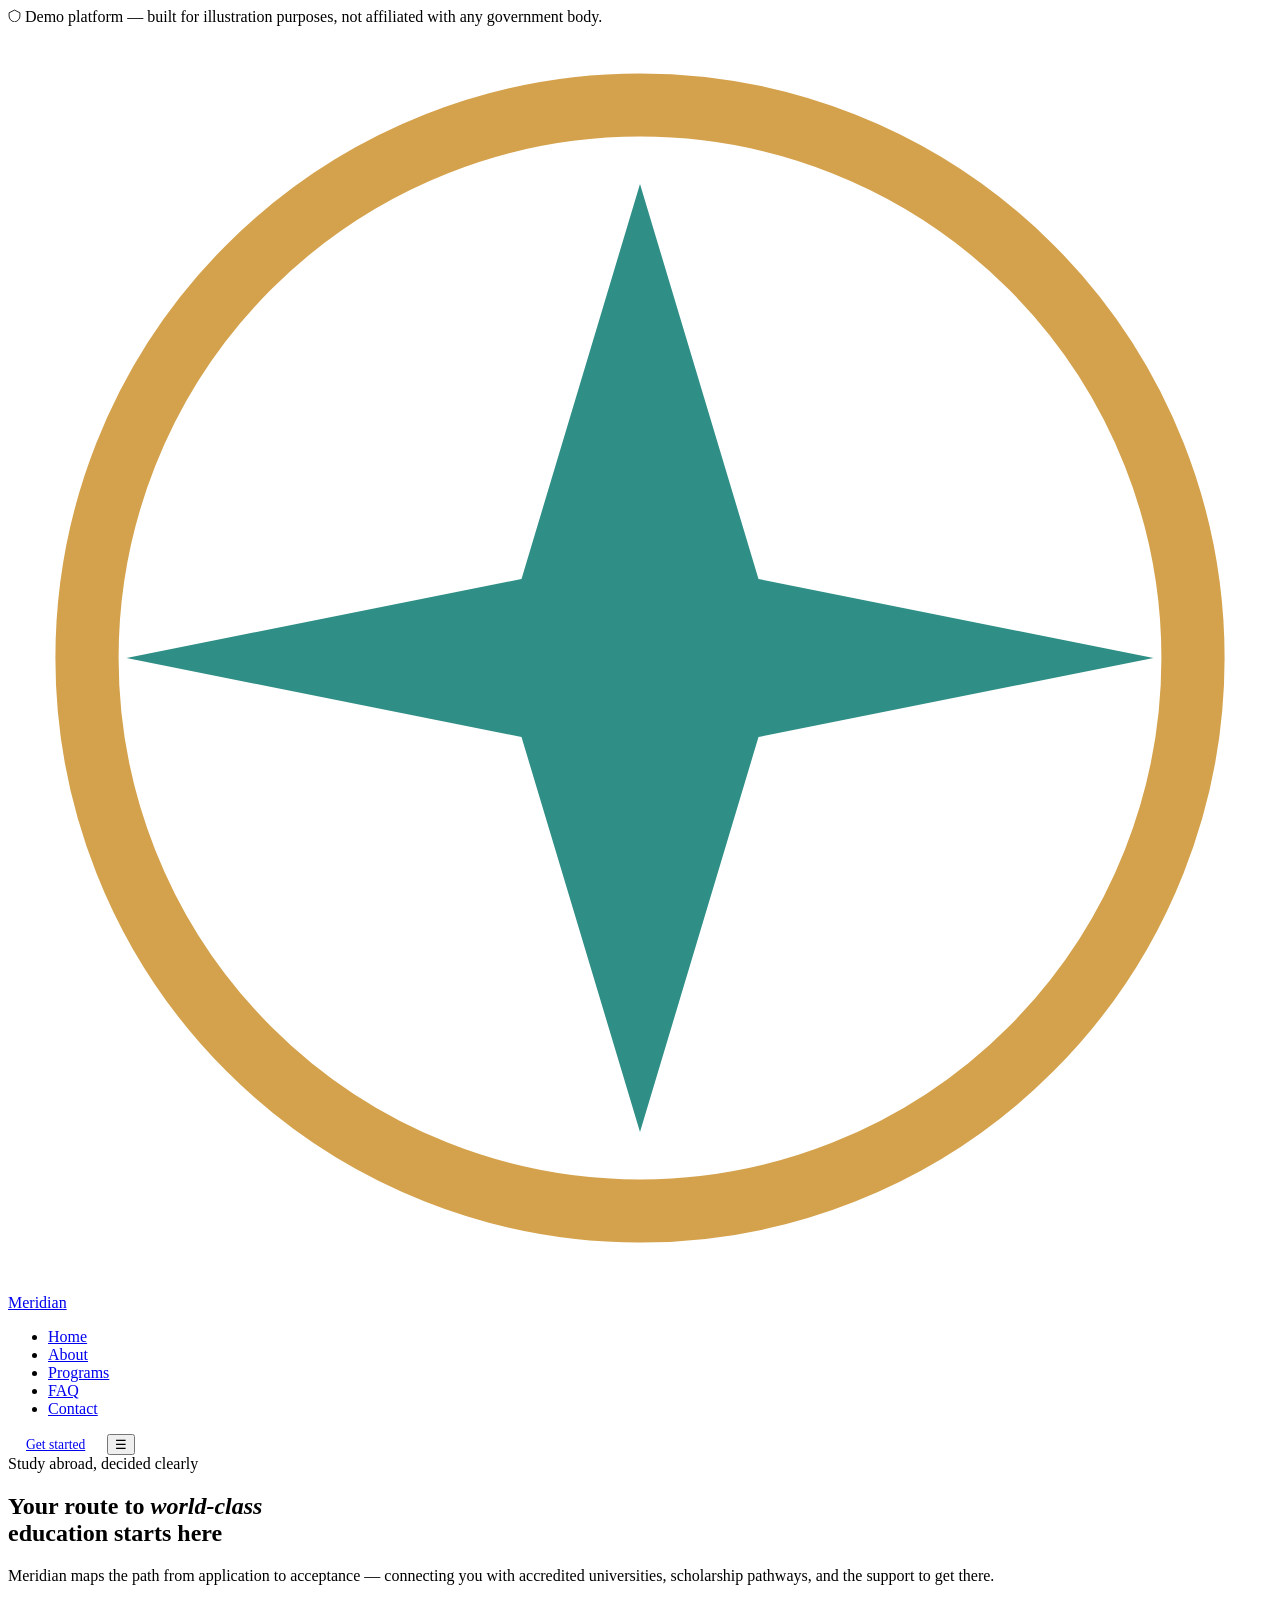
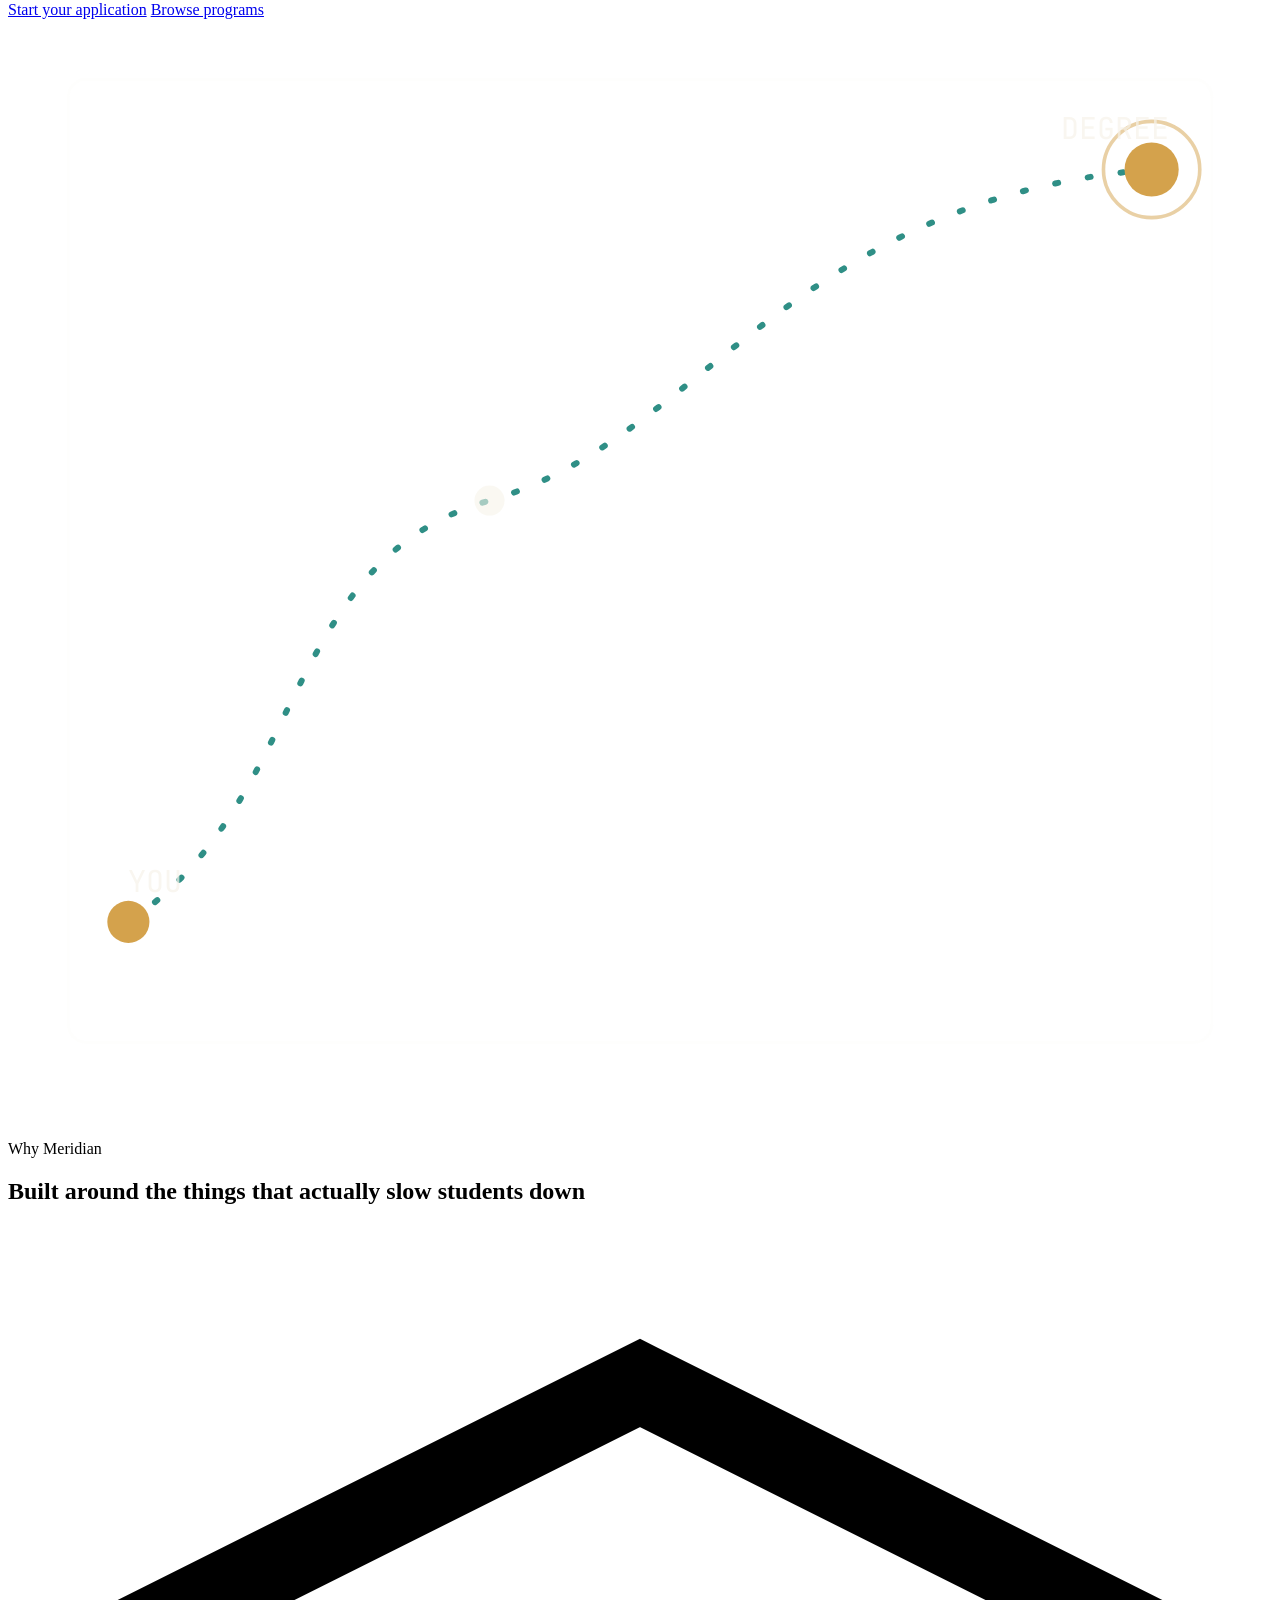
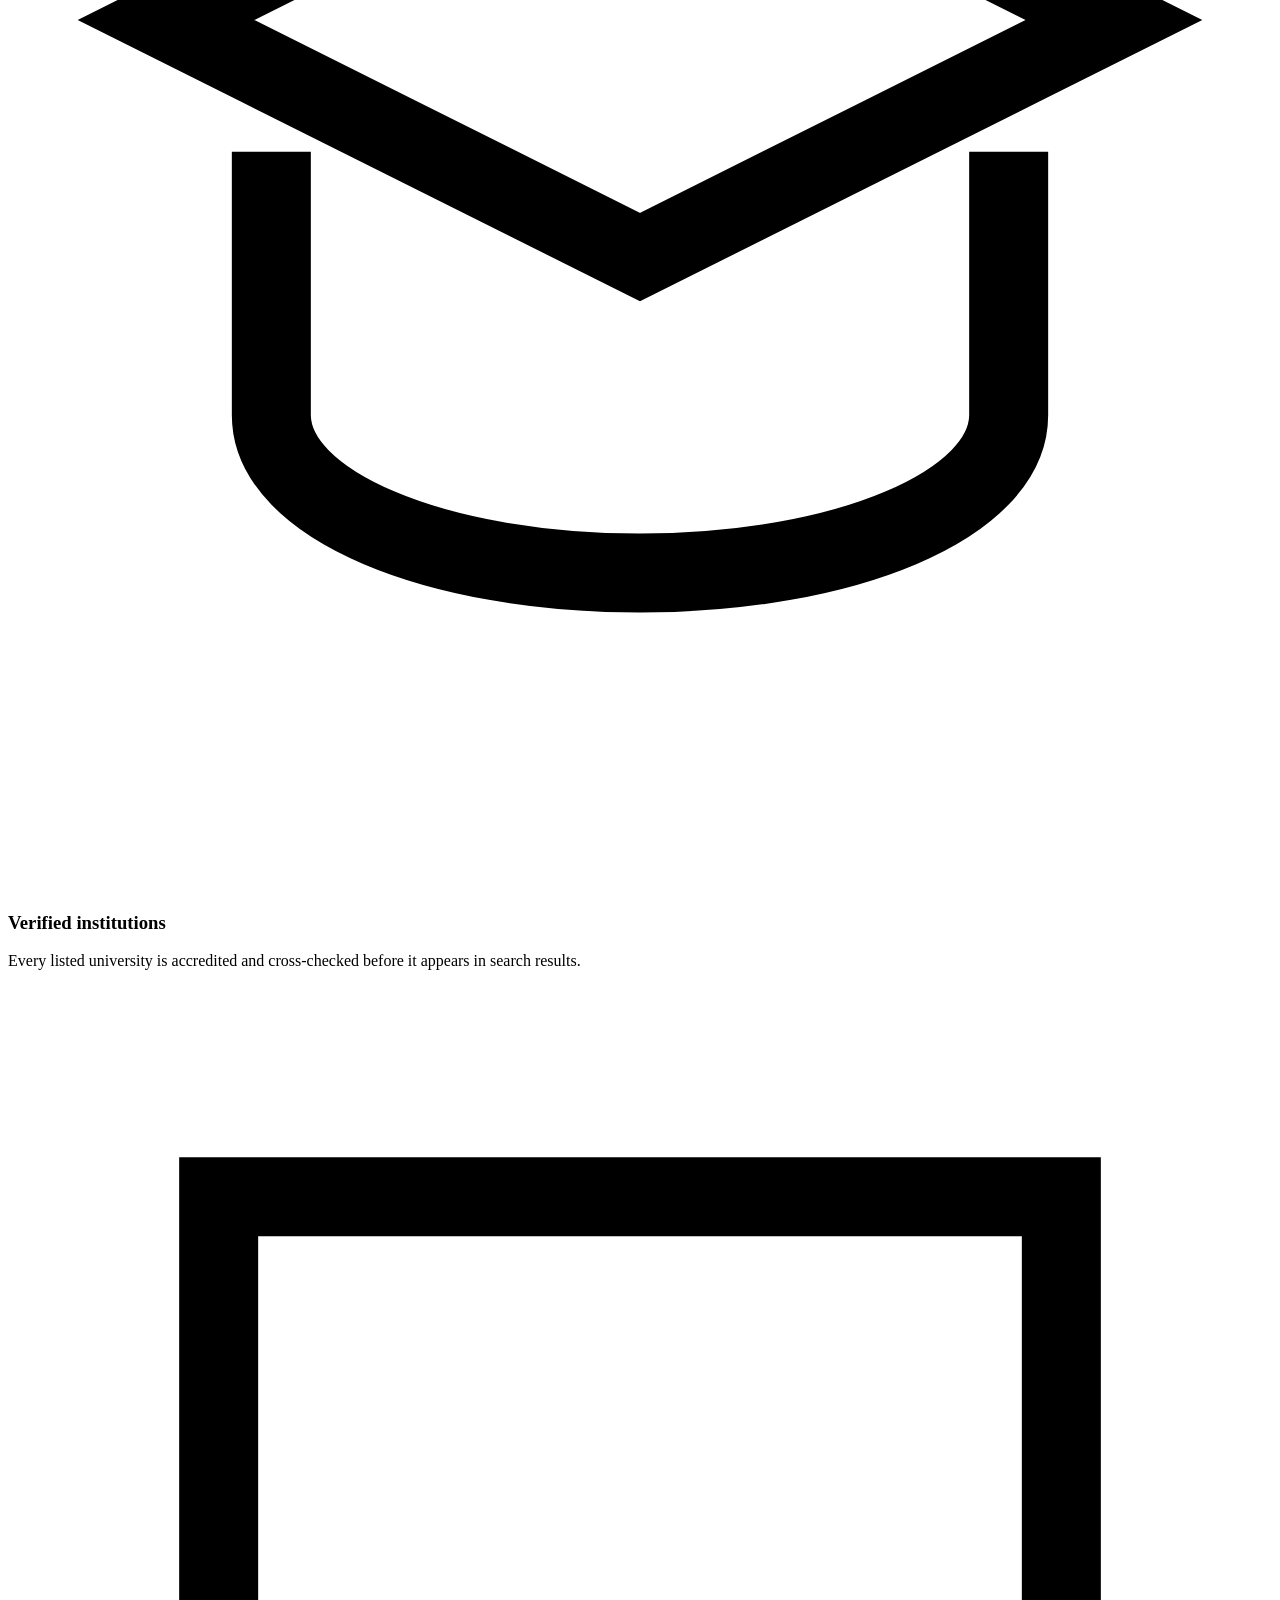
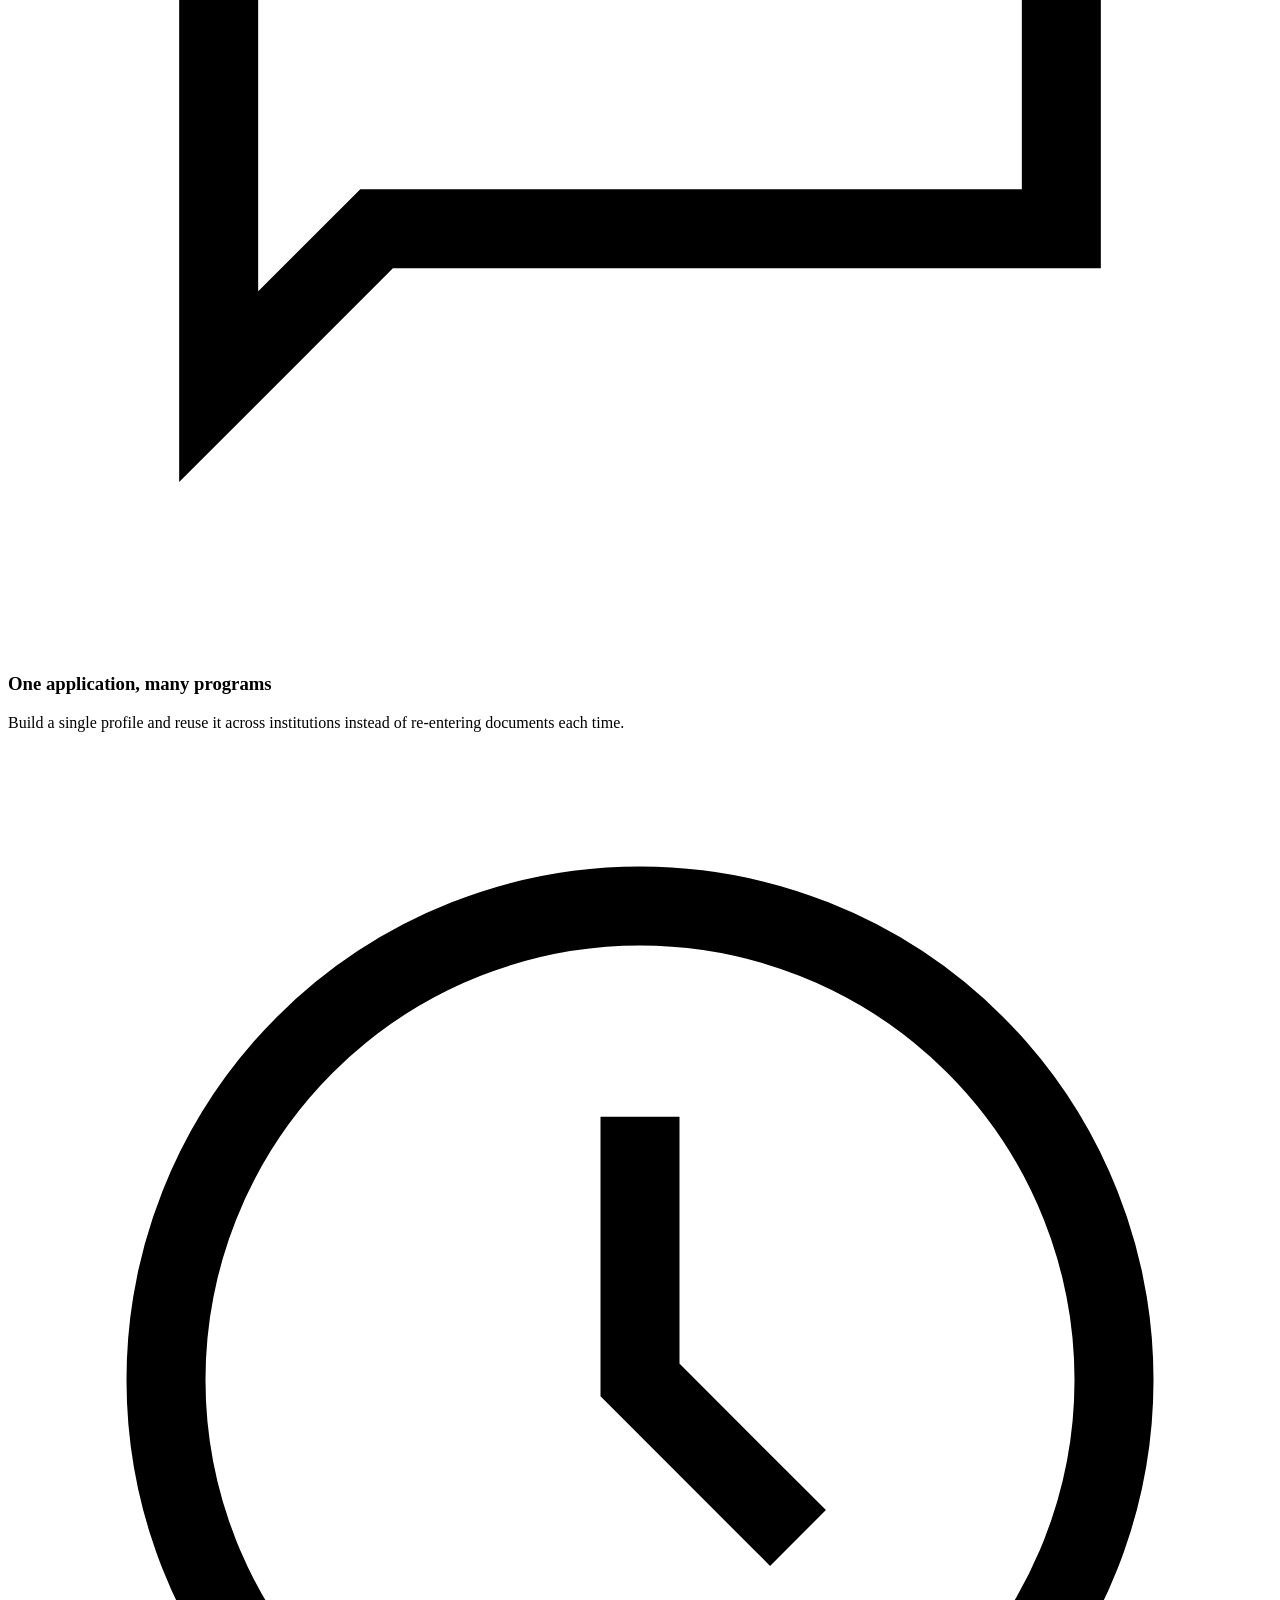
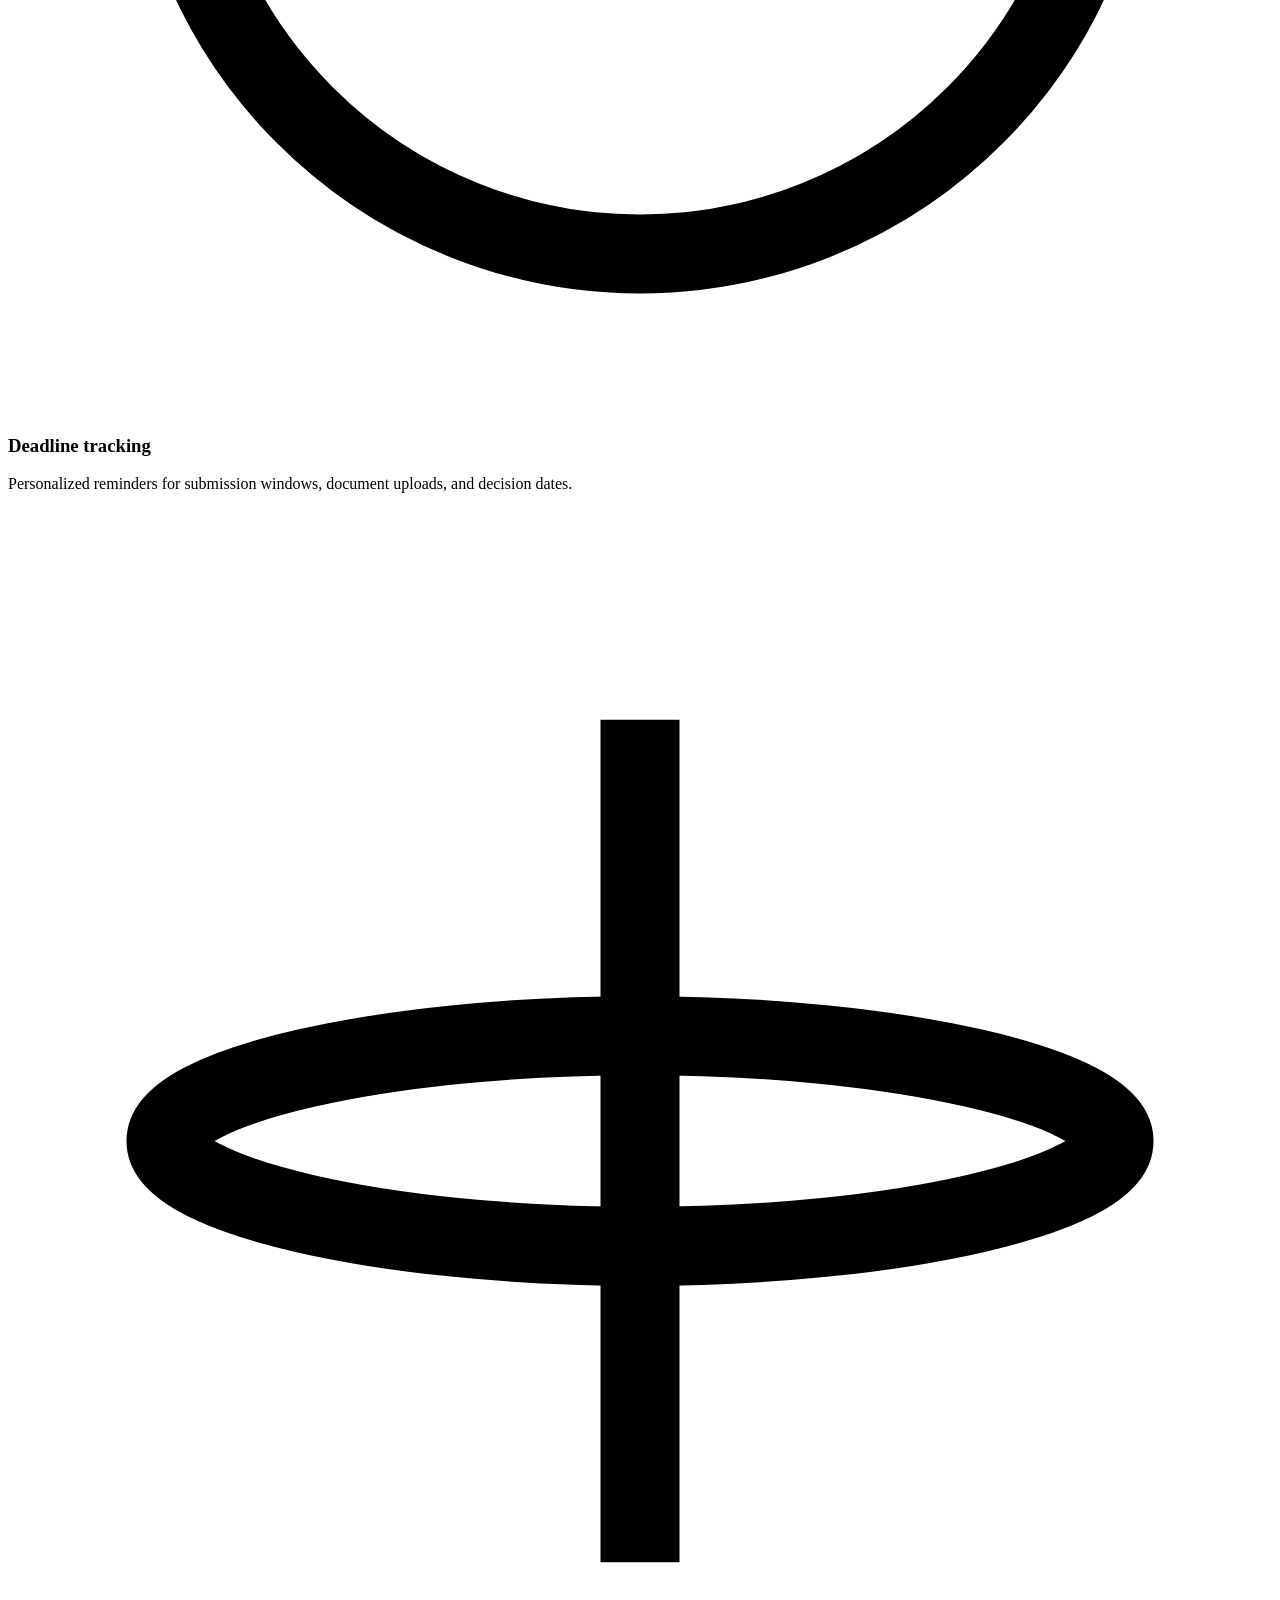
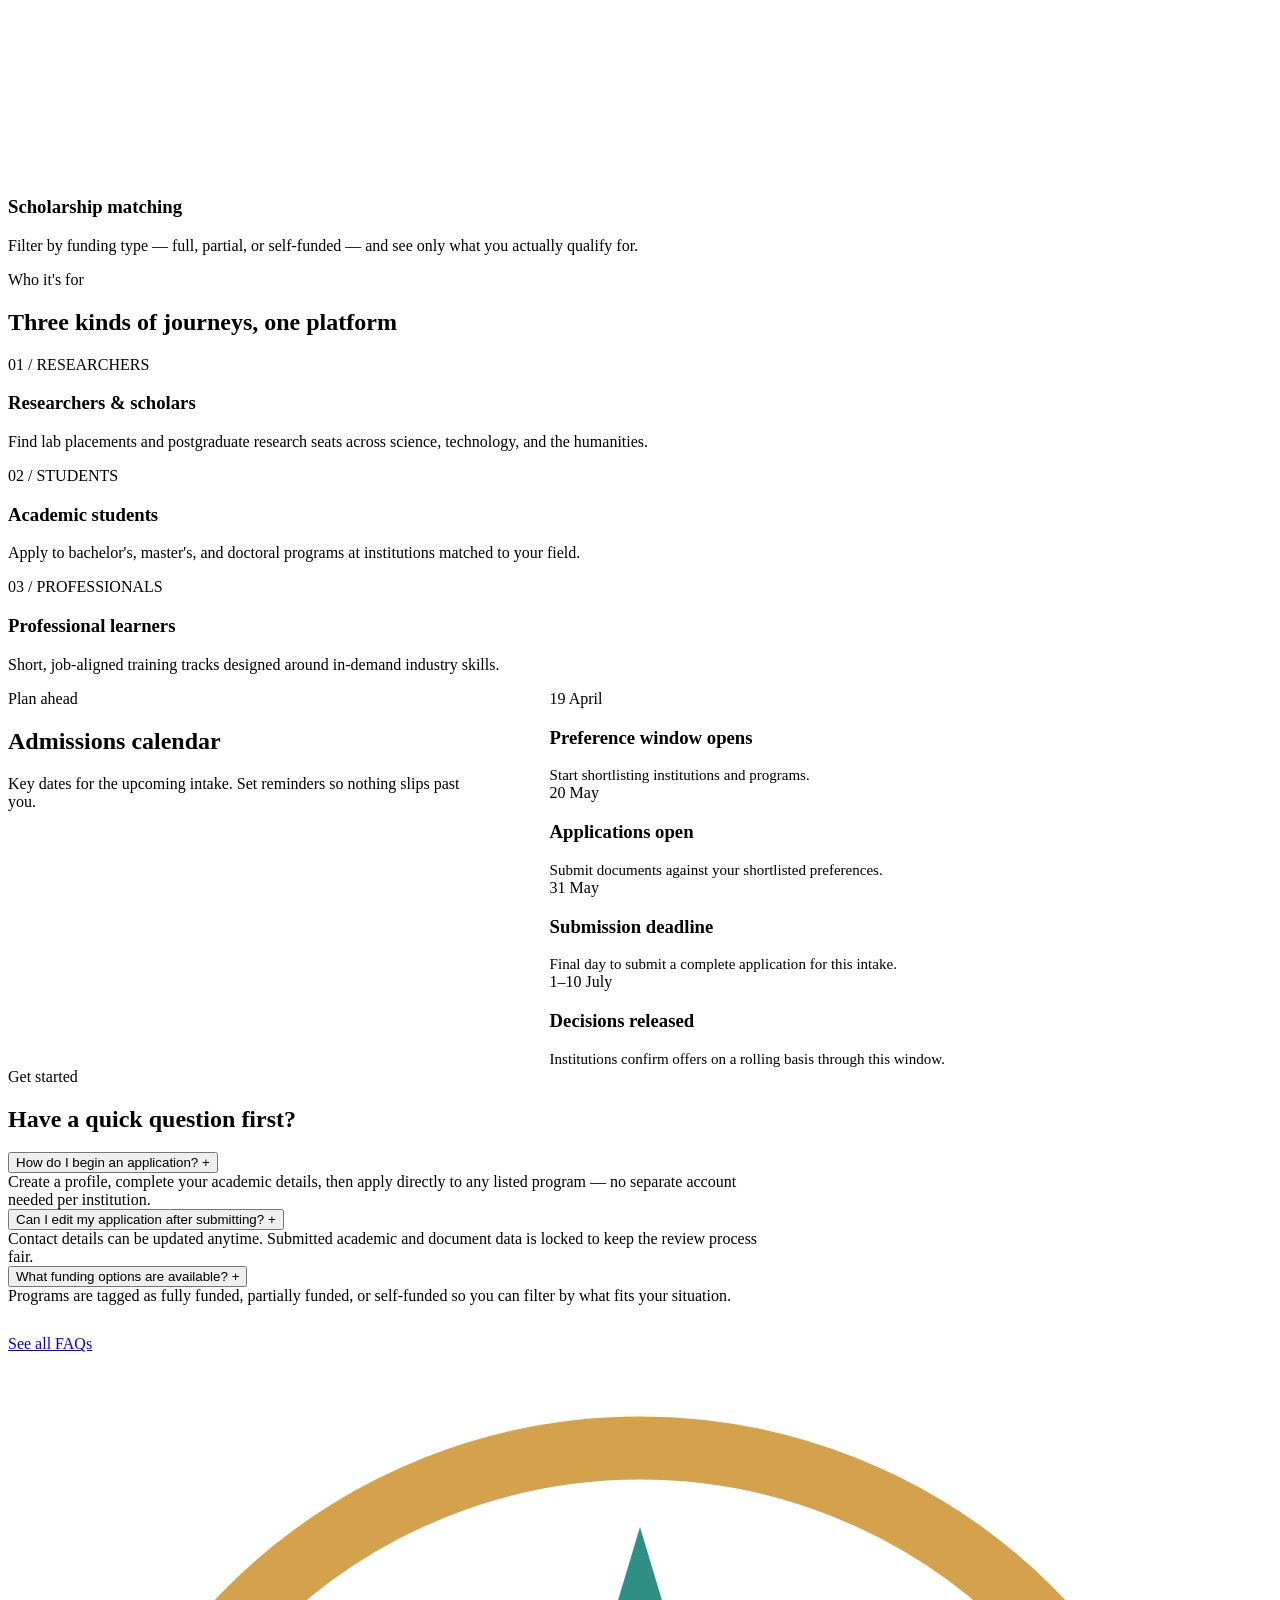
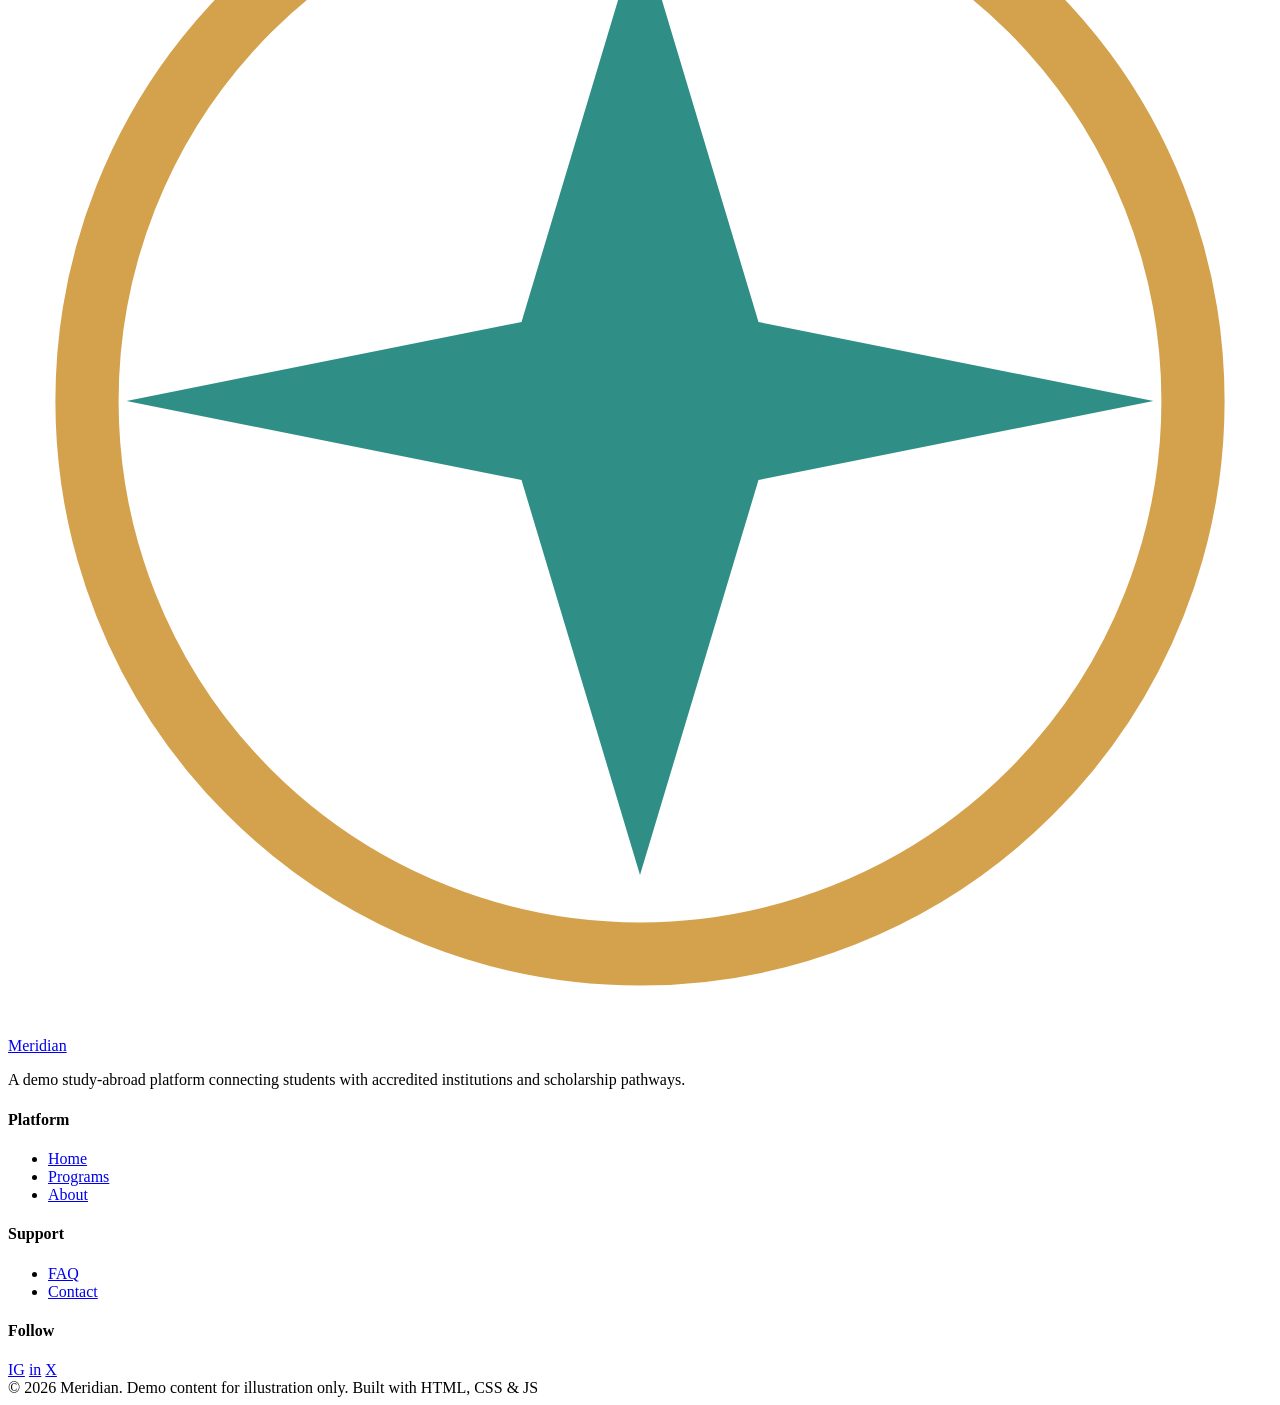
==== index.html @ d8728f75 "Add files via upload" ====
<!DOCTYPE html>
<html lang="en">
<head>
<meta charset="UTF-8">
<meta name="viewport" content="width=device-width, initial-scale=1.0">
<title>Meridian — Your Route to World-Class Education</title>
<meta name="description" content="Meridian connects international students with accredited universities and scholarship pathways abroad.">
<link rel="preconnect" href="https://fonts.googleapis.com">
<link href="https://fonts.googleapis.com/css2?family=Fraunces:opsz,wght@9..144,500;9..144,600&family=Inter:wght@400;500;600;700&family=JetBrains+Mono:wght@400;500&display=swap" rel="stylesheet">
<link rel="stylesheet" href="assets/style.css">
</head>
<body>

<header class="site-header">
  <div class="notice-bar">
    <div class="wrap">
      <svg width="13" height="13" viewBox="0 0 24 24" fill="none"><path d="M12 2L2 7v6c0 5.25 3.75 9.74 10 11 6.25-1.26 10-5.75 10-11V7l-10-5z" stroke="currentColor" stroke-width="1.6"/></svg>
      <span>Demo platform — built for illustration purposes, not affiliated with any government body.</span>
    </div>
  </div>
  <nav class="nav wrap">
    <a href="index.html" class="brand">
      <svg class="mark" viewBox="0 0 32 32" fill="none">
        <circle cx="16" cy="16" r="14" stroke="#D4A24C" stroke-width="1.6"/>
        <path d="M16 4 L19 14 L29 16 L19 18 L16 28 L13 18 L3 16 L13 14 Z" fill="#2F8F86"/>
      </svg>
      Meridian
    </a>
    <ul class="nav-links">
      <li><a href="index.html" class="active">Home</a></li>
      <li><a href="about.html">About</a></li>
      <li><a href="programs.html">Programs</a></li>
      <li><a href="faq.html">FAQ</a></li>
      <li><a href="contact.html">Contact</a></li>
    </ul>
    <div class="nav-actions">
      <a href="contact.html" class="btn btn-ghost" style="padding:9px 18px; font-size:0.85rem;">Get started</a>
      <button class="nav-toggle" aria-label="Toggle menu">☰</button>
    </div>
  </nav>
</header>

<section class="hero">
  <div class="wrap hero-grid">
    <div>
      <span class="hero-eyebrow">Study abroad, decided clearly</span>
      <h1>Your route to <em>world-class</em><br>education starts here</h1>
      <p class="lede">Meridian maps the path from application to acceptance — connecting you with accredited universities, scholarship pathways, and the support to get there.</p>
      <div class="hero-actions">
        <a href="contact.html" class="btn btn-primary">Start your application</a>
        <a href="programs.html" class="btn btn-ghost">Browse programs</a>
      </div>
    </div>
    <div class="route-illustration">
      <svg viewBox="0 0 420 360" fill="none" xmlns="http://www.w3.org/2000/svg">
        <path d="M40 300 C 100 260, 90 180, 160 160 S 260 60, 380 50" stroke="#2F8F86" stroke-width="2" stroke-dasharray="1 10" stroke-linecap="round"/>
        <circle cx="40" cy="300" r="7" fill="#D4A24C"/>
        <circle cx="160" cy="160" r="5" fill="#F7F3EA" opacity="0.6"/>
        <circle cx="380" cy="50" r="9" fill="#D4A24C"/>
        <circle cx="380" cy="50" r="16" stroke="#D4A24C" stroke-width="1.2" opacity="0.5"/>
        <rect x="20" y="20" width="380" height="320" rx="6" stroke="#F7F3EA" stroke-opacity="0.12" stroke-width="1"/>
        <text x="40" y="290" fill="#F7F3EA" font-family="JetBrains Mono" font-size="10" opacity="0.7">YOU</text>
        <text x="350" y="40" fill="#F7F3EA" font-family="JetBrains Mono" font-size="10" opacity="0.7">DEGREE</text>
      </svg>
    </div>
  </div>
  <svg class="route-divider" viewBox="0 0 1180 28" preserveAspectRatio="none">
    <line x1="0" y1="14" x2="1180" y2="14"/>
  </svg>
</section>

<section>
  <div class="wrap">
    <div class="section-head center" style="margin-left:auto;margin-right:auto;">
      <span class="eyebrow">Why Meridian</span>
      <h2>Built around the things that actually slow students down</h2>
    </div>
    <div class="grid-4">
      <div class="card">
        <svg class="icon" viewBox="0 0 24 24" fill="none"><path d="M12 3l9 4.5-9 4.5-9-4.5L12 3z" stroke="currentColor" stroke-width="1.5"/><path d="M5 10v5c0 1.7 3.1 3 7 3s7-1.3 7-3v-5" stroke="currentColor" stroke-width="1.5"/></svg>
        <h3>Verified institutions</h3>
        <p>Every listed university is accredited and cross-checked before it appears in search results.</p>
      </div>
      <div class="card">
        <svg class="icon" viewBox="0 0 24 24" fill="none"><path d="M4 4h16v12H7l-3 3V4z" stroke="currentColor" stroke-width="1.5"/></svg>
        <h3>One application, many programs</h3>
        <p>Build a single profile and reuse it across institutions instead of re-entering documents each time.</p>
      </div>
      <div class="card">
        <svg class="icon" viewBox="0 0 24 24" fill="none"><circle cx="12" cy="12" r="9" stroke="currentColor" stroke-width="1.5"/><path d="M12 7v5l3 3" stroke="currentColor" stroke-width="1.5"/></svg>
        <h3>Deadline tracking</h3>
        <p>Personalized reminders for submission windows, document uploads, and decision dates.</p>
      </div>
      <div class="card">
        <svg class="icon" viewBox="0 0 24 24" fill="none"><path d="M3 12c0-1 4-2 9-2s9 1 9 2-4 2-9 2-9-1-9-2z" stroke="currentColor" stroke-width="1.5"/><path d="M12 4v16" stroke="currentColor" stroke-width="1.5"/></svg>
        <h3>Scholarship matching</h3>
        <p>Filter by funding type — full, partial, or self-funded — and see only what you actually qualify for.</p>
      </div>
    </div>
  </div>
</section>

<section class="bg-ink">
  <div class="wrap">
    <div class="section-head">
      <span class="eyebrow">Who it's for</span>
      <h2>Three kinds of journeys, one platform</h2>
    </div>
  </div>
  <div class="audience-grid">
    <div class="audience-cell">
      <span class="num">01 / RESEARCHERS</span>
      <h3>Researchers &amp; scholars</h3>
      <p>Find lab placements and postgraduate research seats across science, technology, and the humanities.</p>
    </div>
    <div class="audience-cell">
      <span class="num">02 / STUDENTS</span>
      <h3>Academic students</h3>
      <p>Apply to bachelor's, master's, and doctoral programs at institutions matched to your field.</p>
    </div>
    <div class="audience-cell">
      <span class="num">03 / PROFESSIONALS</span>
      <h3>Professional learners</h3>
      <p>Short, job-aligned training tracks designed around in-demand industry skills.</p>
    </div>
  </div>
</section>

<section>
  <div class="wrap" style="display:grid; grid-template-columns: 0.8fr 1.2fr; gap:60px;">
    <div class="section-head" style="margin-bottom:0;">
      <span class="eyebrow">Plan ahead</span>
      <h2>Admissions calendar</h2>
      <p style="color:var(--slate-soft);">Key dates for the upcoming intake. Set reminders so nothing slips past you.</p>
    </div>
    <div class="timeline">
      <div class="t-item">
        <span class="t-date">19 April</span>
        <h3>Preference window opens</h3>
        <p style="margin:0;color:var(--slate-soft);font-size:0.94rem;">Start shortlisting institutions and programs.</p>
      </div>
      <div class="t-item">
        <span class="t-date">20 May</span>
        <h3>Applications open</h3>
        <p style="margin:0;color:var(--slate-soft);font-size:0.94rem;">Submit documents against your shortlisted preferences.</p>
      </div>
      <div class="t-item">
        <span class="t-date">31 May</span>
        <h3>Submission deadline</h3>
        <p style="margin:0;color:var(--slate-soft);font-size:0.94rem;">Final day to submit a complete application for this intake.</p>
      </div>
      <div class="t-item">
        <span class="t-date">1–10 July</span>
        <h3>Decisions released</h3>
        <p style="margin:0;color:var(--slate-soft);font-size:0.94rem;">Institutions confirm offers on a rolling basis through this window.</p>
      </div>
    </div>
  </div>
</section>

<section class="bg-dim">
  <div class="wrap">
    <div class="section-head">
      <span class="eyebrow">Get started</span>
      <h2>Have a quick question first?</h2>
    </div>
    <div class="accordion" style="max-width:760px;">
      <div class="acc-item">
        <button class="acc-trigger">How do I begin an application? <span class="plus">+</span></button>
        <div class="acc-panel"><div class="acc-panel-inner">Create a profile, complete your academic details, then apply directly to any listed program — no separate account needed per institution.</div></div>
      </div>
      <div class="acc-item">
        <button class="acc-trigger">Can I edit my application after submitting? <span class="plus">+</span></button>
        <div class="acc-panel"><div class="acc-panel-inner">Contact details can be updated anytime. Submitted academic and document data is locked to keep the review process fair.</div></div>
      </div>
      <div class="acc-item">
        <button class="acc-trigger">What funding options are available? <span class="plus">+</span></button>
        <div class="acc-panel"><div class="acc-panel-inner">Programs are tagged as fully funded, partially funded, or self-funded so you can filter by what fits your situation.</div></div>
      </div>
    </div>
    <p style="margin-top:30px;"><a href="faq.html" class="btn btn-outline">See all FAQs</a></p>
  </div>
</section>

<footer class="site-footer">
  <div class="wrap">
    <div class="footer-grid">
      <div class="footer-brand">
        <a href="index.html" class="brand" style="margin-bottom:16px;">
          <svg class="mark" viewBox="0 0 32 32" fill="none">
            <circle cx="16" cy="16" r="14" stroke="#D4A24C" stroke-width="1.6"/>
            <path d="M16 4 L19 14 L29 16 L19 18 L16 28 L13 18 L3 16 L13 14 Z" fill="#2F8F86"/>
          </svg>
          Meridian
        </a>
        <p>A demo study-abroad platform connecting students with accredited institutions and scholarship pathways.</p>
      </div>
      <div>
        <h4>Platform</h4>
        <ul>
          <li><a href="index.html">Home</a></li>
          <li><a href="programs.html">Programs</a></li>
          <li><a href="about.html">About</a></li>
        </ul>
      </div>
      <div>
        <h4>Support</h4>
        <ul>
          <li><a href="faq.html">FAQ</a></li>
          <li><a href="contact.html">Contact</a></li>
        </ul>
      </div>
      <div>
        <h4>Follow</h4>
        <div class="social-row">
          <a href="#" aria-label="Instagram">IG</a>
          <a href="#" aria-label="LinkedIn">in</a>
          <a href="#" aria-label="X">X</a>
        </div>
      </div>
    </div>
    <div class="footer-bottom">
      <span>© 2026 Meridian. Demo content for illustration only.</span>
      <span>Built with HTML, CSS &amp; JS</span>
    </div>
  </div>
</footer>

<script src="assets/script.js"></script>
</body>
</html>
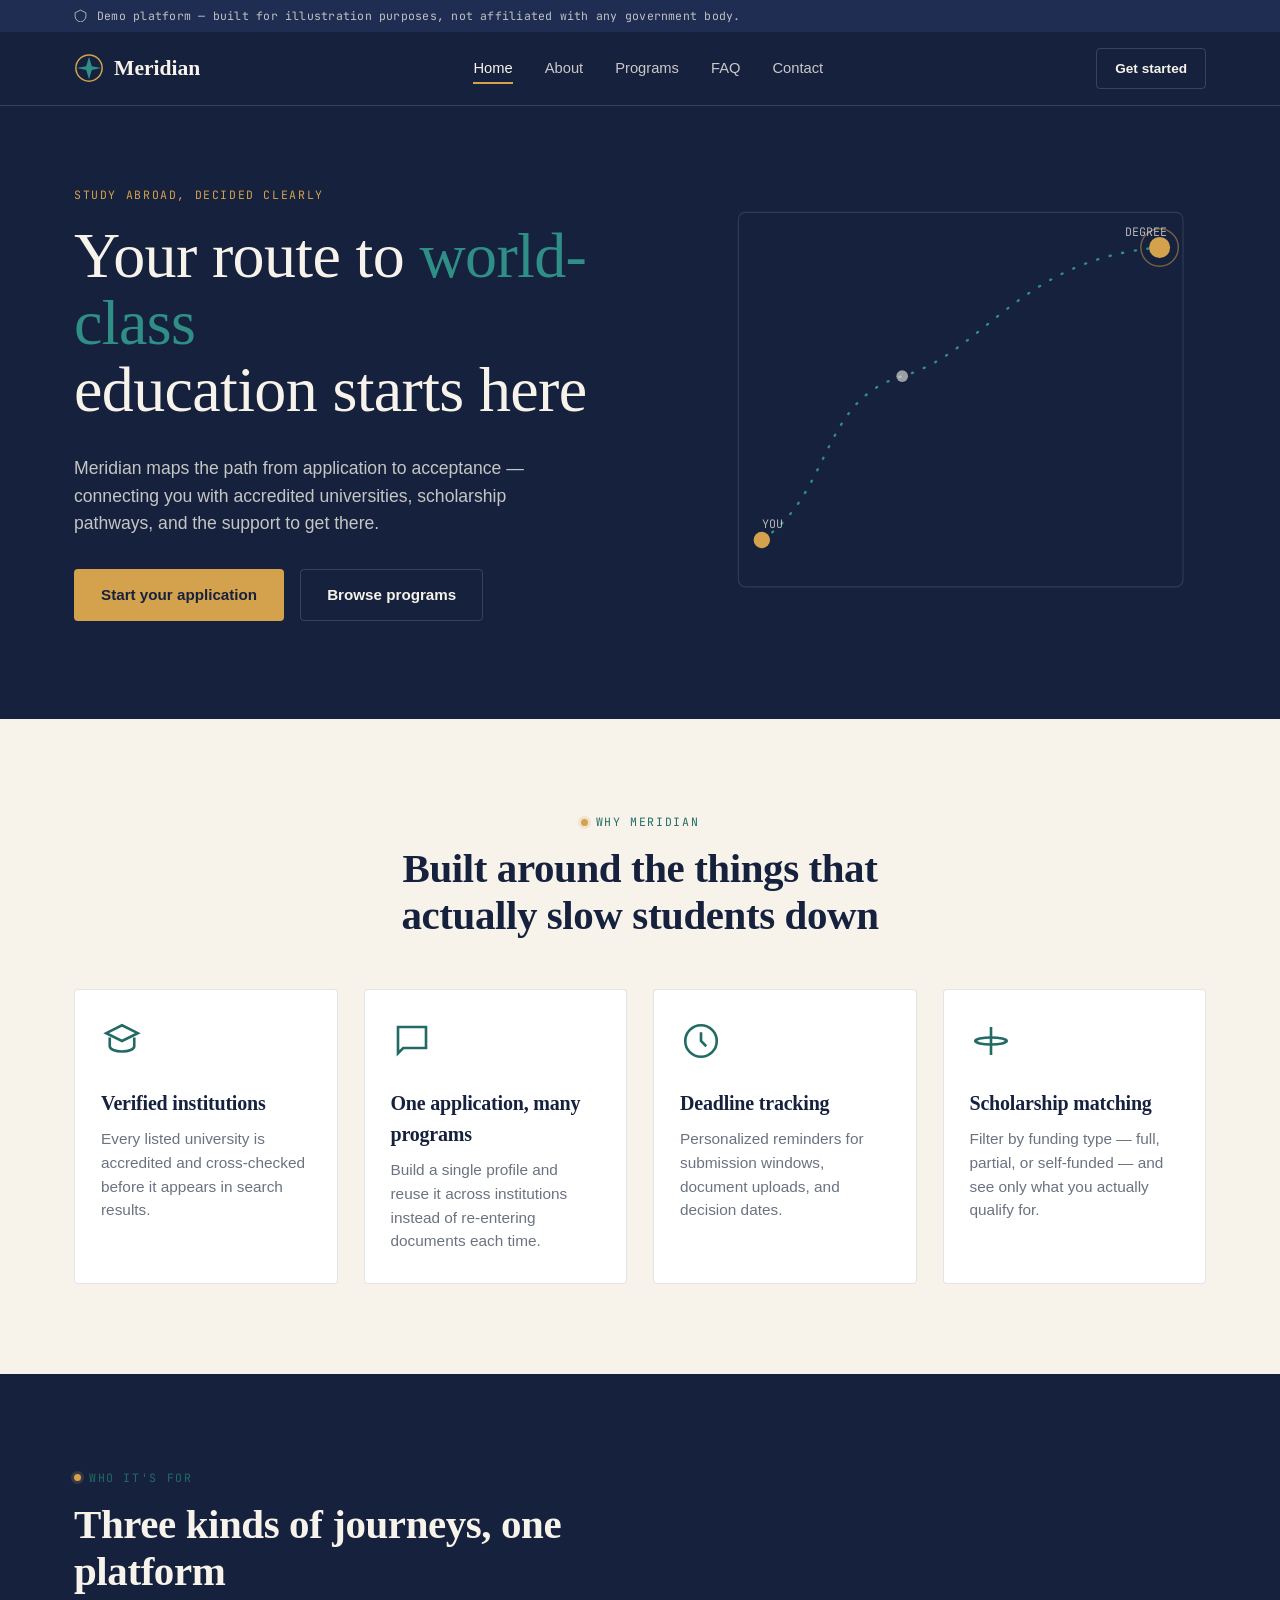
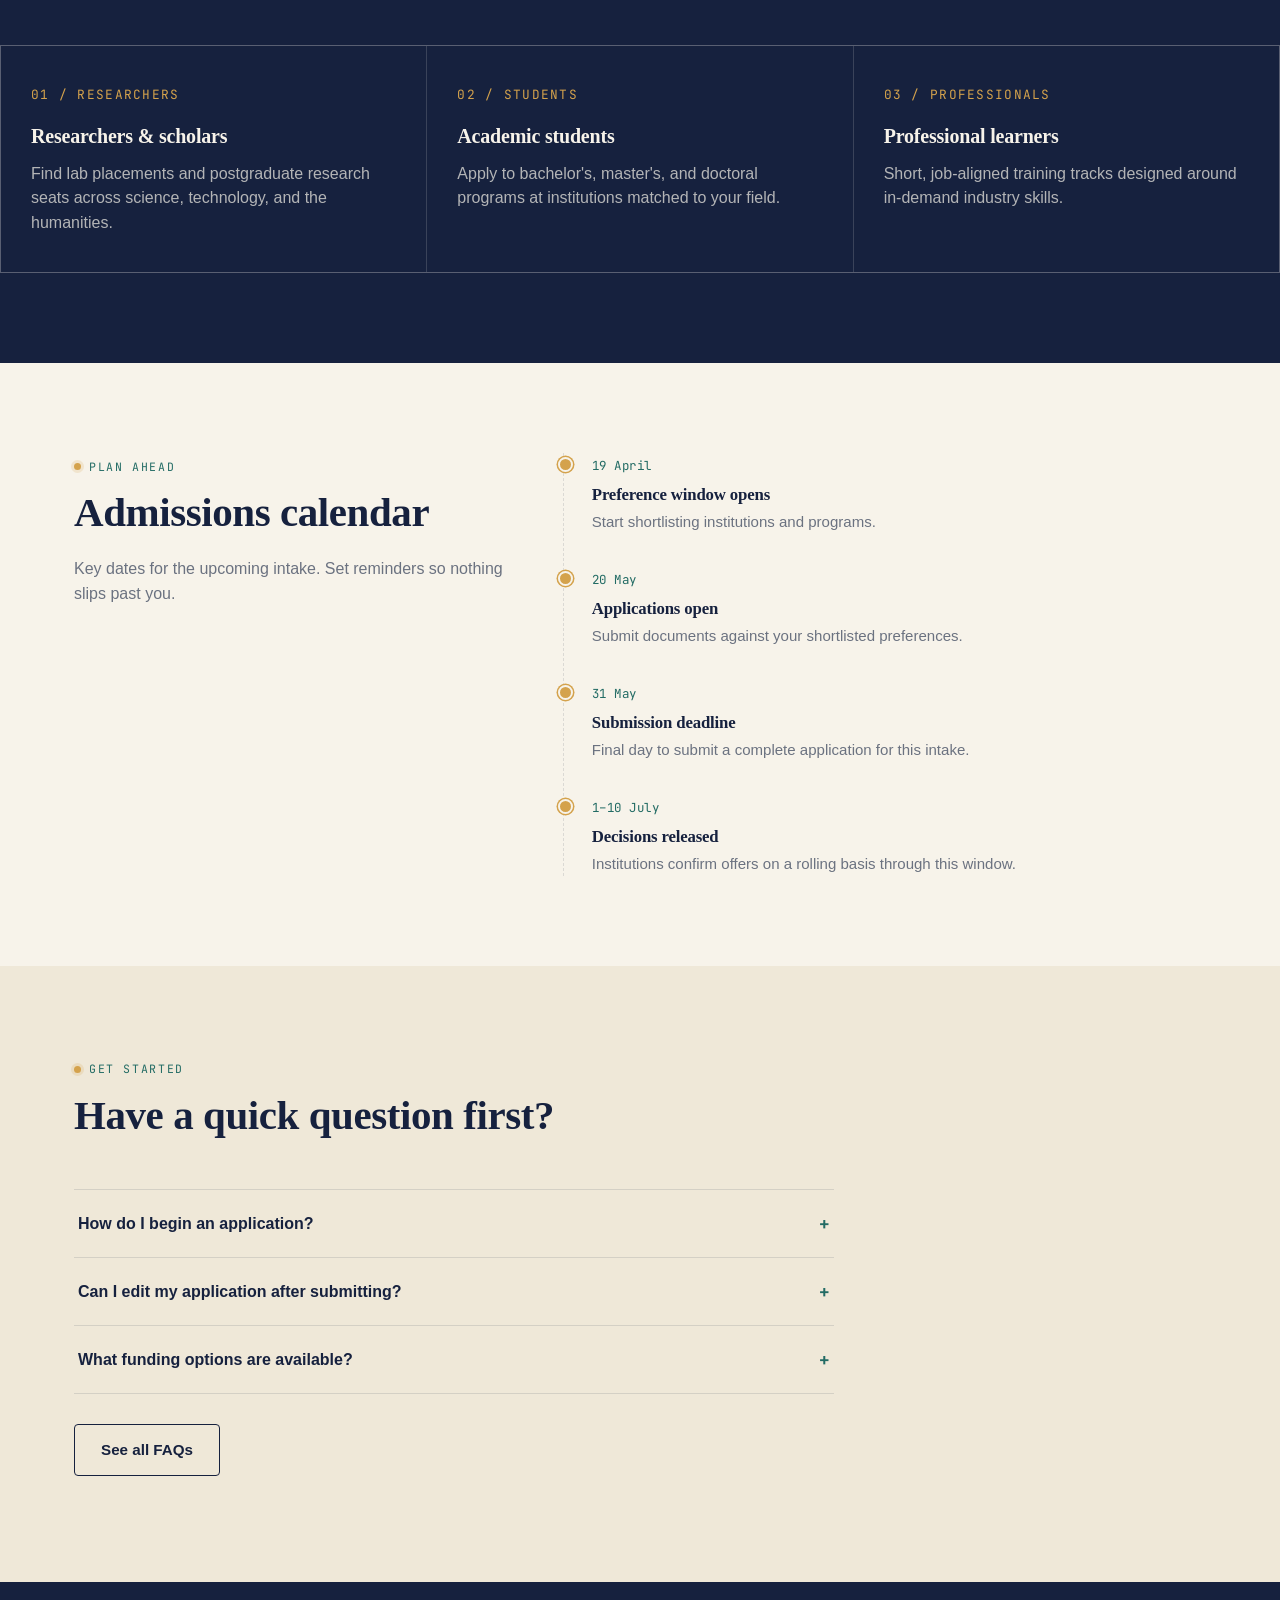
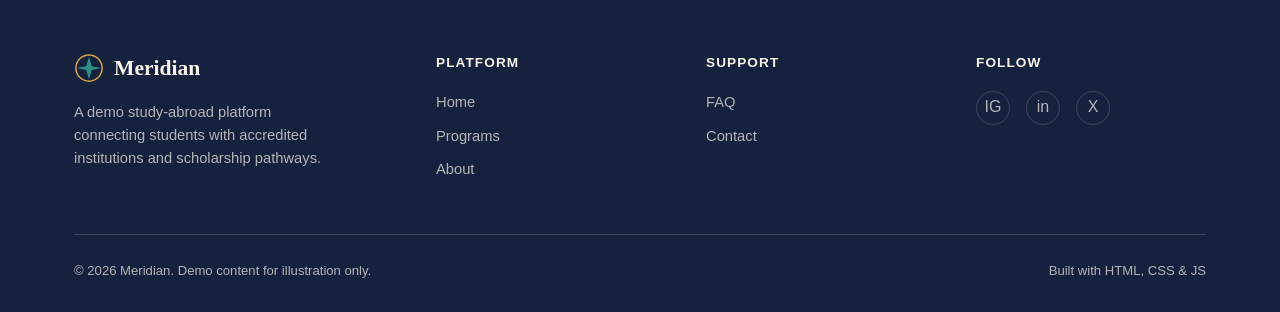
==== commit 8563bf99: "Update index.html" ====
--- a/index.html
+++ b/index.html
@@ -7,7 +7,7 @@
 <meta name="description" content="Meridian connects international students with accredited universities and scholarship pathways abroad.">
 <link rel="preconnect" href="https://fonts.googleapis.com">
 <link href="https://fonts.googleapis.com/css2?family=Fraunces:opsz,wght@9..144,500;9..144,600&family=Inter:wght@400;500;600;700&family=JetBrains+Mono:wght@400;500&display=swap" rel="stylesheet">
-<link rel="stylesheet" href="assets/style.css">
+<link rel="stylesheet" href="style.css">
 </head>
 <body>
 
@@ -226,6 +226,6 @@
   </div>
 </footer>
 
-<script src="assets/script.js"></script>
+<script src="script.js"></script>
 </body>
 </html>
--- a/style.css
+++ b/style.css
@@ -0,0 +1,383 @@
+/* =========================================================
+   MERIDIAN — Study Abroad Platform
+   Design tokens
+   ========================================================= */
+:root {
+  --ink: #16213e;
+  --ink-soft: #1f2d52;
+  --parchment: #f7f3ea;
+  --parchment-dim: #efe8d8;
+  --teal: #2f8f86;
+  --teal-deep: #226b64;
+  --gold: #d4a24c;
+  --slate: #3a3f4b;
+  --slate-soft: #6b7280;
+  --white: #ffffff;
+  --line: rgba(22, 33, 62, 0.12);
+  --line-on-ink: rgba(247, 243, 234, 0.16);
+
+  --font-display: "Fraunces", Georgia, serif;
+  --font-body: "Inter", -apple-system, BlinkMacSystemFont, sans-serif;
+  --font-mono: "JetBrains Mono", ui-monospace, monospace;
+
+  --max-w: 1180px;
+  --radius: 4px;
+}
+
+* { box-sizing: border-box; }
+html { scroll-behavior: smooth; }
+body {
+  margin: 0;
+  font-family: var(--font-body);
+  color: var(--slate);
+  background: var(--parchment);
+  line-height: 1.55;
+  -webkit-font-smoothing: antialiased;
+}
+img { max-width: 100%; display: block; }
+a { color: inherit; text-decoration: none; }
+:focus-visible { outline: 2px solid var(--gold); outline-offset: 3px; }
+
+.wrap { max-width: var(--max-w); margin: 0 auto; padding: 0 24px; }
+
+h1, h2, h3, h4 {
+  font-family: var(--font-display);
+  font-weight: 600;
+  color: var(--ink);
+  margin: 0 0 0.5em;
+  letter-spacing: -0.01em;
+}
+h1 { font-size: clamp(2.4rem, 5vw, 4rem); line-height: 1.05; font-weight: 500; }
+h2 { font-size: clamp(1.8rem, 3.2vw, 2.6rem); line-height: 1.15; }
+h3 { font-size: 1.25rem; }
+p { margin: 0 0 1em; }
+
+.eyebrow {
+  display: inline-flex;
+  align-items: center;
+  gap: 8px;
+  font-family: var(--font-mono);
+  font-size: 0.72rem;
+  letter-spacing: 0.14em;
+  text-transform: uppercase;
+  color: var(--teal-deep);
+  margin-bottom: 14px;
+}
+.eyebrow::before {
+  content: "";
+  width: 7px; height: 7px;
+  border-radius: 50%;
+  background: var(--gold);
+  box-shadow: 0 0 0 3px rgba(212,162,76,0.18);
+}
+
+.btn {
+  display: inline-flex;
+  align-items: center;
+  gap: 10px;
+  font-family: var(--font-body);
+  font-weight: 600;
+  font-size: 0.95rem;
+  padding: 13px 26px;
+  border-radius: var(--radius);
+  border: 1px solid transparent;
+  cursor: pointer;
+  transition: transform 0.15s ease, background 0.15s ease, border-color 0.15s ease;
+}
+.btn:hover { transform: translateY(-1px); }
+.btn-primary { background: var(--gold); color: var(--ink); }
+.btn-primary:hover { background: #e3b264; }
+.btn-ghost { background: transparent; color: var(--parchment); border-color: var(--line-on-ink); }
+.btn-ghost:hover { border-color: var(--gold); color: var(--gold); }
+.btn-outline { background: transparent; color: var(--ink); border-color: var(--ink); }
+.btn-outline:hover { background: var(--ink); color: var(--parchment); }
+
+/* ---------- Header ---------- */
+.site-header {
+  background: var(--ink);
+  color: var(--parchment);
+  position: sticky;
+  top: 0;
+  z-index: 50;
+  border-bottom: 1px solid var(--line-on-ink);
+}
+.notice-bar {
+  background: var(--ink-soft);
+  font-family: var(--font-mono);
+  font-size: 0.72rem;
+  color: rgba(247,243,234,0.75);
+  letter-spacing: 0.02em;
+}
+.notice-bar .wrap {
+  display: flex;
+  align-items: center;
+  gap: 10px;
+  padding: 7px 24px;
+}
+.notice-bar svg { flex-shrink: 0; }
+
+.nav {
+  display: flex;
+  align-items: center;
+  justify-content: space-between;
+  padding: 16px 24px;
+}
+.brand {
+  display: flex;
+  align-items: center;
+  gap: 10px;
+  font-family: var(--font-display);
+  font-size: 1.35rem;
+  font-weight: 600;
+  color: var(--parchment);
+}
+.brand .mark {
+  width: 30px; height: 30px;
+  flex-shrink: 0;
+}
+.nav-links {
+  display: flex;
+  gap: 32px;
+  list-style: none;
+  margin: 0; padding: 0;
+  font-size: 0.92rem;
+  font-weight: 500;
+}
+.nav-links a {
+  color: rgba(247,243,234,0.8);
+  padding: 6px 0;
+  border-bottom: 2px solid transparent;
+  transition: color 0.15s, border-color 0.15s;
+}
+.nav-links a:hover, .nav-links a.active {
+  color: var(--parchment);
+  border-color: var(--gold);
+}
+.nav-actions { display: flex; align-items: center; gap: 14px; }
+.nav-toggle {
+  display: none;
+  background: none; border: none; color: var(--parchment);
+  font-size: 1.5rem; cursor: pointer;
+}
+
+@media (max-width: 860px) {
+  .nav-links { display: none; }
+  .nav-toggle { display: block; }
+  .nav-links.open {
+    display: flex;
+    flex-direction: column;
+    position: absolute;
+    top: 100%; left: 0; right: 0;
+    background: var(--ink);
+    padding: 20px 24px 28px;
+    gap: 18px;
+    border-bottom: 1px solid var(--line-on-ink);
+  }
+}
+
+/* ---------- Route / waypoint motif (signature element) ---------- */
+.route-divider {
+  width: 100%;
+  height: 28px;
+  display: block;
+}
+.route-divider line { stroke: var(--line); stroke-width: 1.5; stroke-dasharray: 1 8; stroke-linecap: round; }
+.route-divider circle { fill: var(--gold); }
+
+/* ---------- Hero ---------- */
+.hero {
+  background: var(--ink);
+  color: var(--parchment);
+  position: relative;
+  overflow: hidden;
+  padding: 80px 0 0;
+}
+.hero-grid {
+  display: grid;
+  grid-template-columns: 1.1fr 0.9fr;
+  gap: 40px;
+  align-items: center;
+  padding-bottom: 70px;
+}
+.hero-eyebrow {
+  font-family: var(--font-mono);
+  font-size: 0.72rem;
+  letter-spacing: 0.14em;
+  text-transform: uppercase;
+  color: var(--gold);
+  margin-bottom: 18px;
+  display: block;
+}
+.hero h1 { color: var(--parchment); }
+.hero h1 em { color: var(--teal); font-style: normal; }
+.hero p.lede {
+  font-size: 1.1rem;
+  color: rgba(247,243,234,0.78);
+  max-width: 46ch;
+  margin: 18px 0 32px;
+}
+.hero-actions { display: flex; gap: 16px; flex-wrap: wrap; }
+
+.route-illustration { position: relative; }
+.route-illustration svg { width: 100%; height: auto; }
+
+@media (max-width: 900px) {
+  .hero-grid { grid-template-columns: 1fr; }
+  .route-illustration { order: -1; max-width: 320px; margin: 0 auto; }
+}
+
+/* ---------- Sections ---------- */
+section { padding: 90px 0; }
+.section-head { max-width: 620px; margin-bottom: 50px; }
+.section-head.center { margin-left: auto; margin-right: auto; text-align: center; }
+
+.bg-ink { background: var(--ink); color: var(--parchment); }
+.bg-ink h2, .bg-ink h3 { color: var(--parchment); }
+.bg-dim { background: var(--parchment-dim); }
+
+/* ---------- Benefit cards ---------- */
+.grid-4 { display: grid; grid-template-columns: repeat(4, 1fr); gap: 26px; }
+@media (max-width: 980px) { .grid-4 { grid-template-columns: repeat(2, 1fr); } }
+@media (max-width: 560px) { .grid-4 { grid-template-columns: 1fr; } }
+
+.card {
+  background: var(--white);
+  border: 1px solid var(--line);
+  border-radius: var(--radius);
+  padding: 30px 26px;
+  transition: border-color 0.2s, transform 0.2s;
+}
+.card:hover { border-color: var(--teal); transform: translateY(-3px); }
+.card .icon {
+  width: 42px; height: 42px;
+  margin-bottom: 18px;
+  color: var(--teal-deep);
+}
+.card h3 { margin-bottom: 8px; }
+.card p { color: var(--slate-soft); margin-bottom: 0; font-size: 0.96rem; }
+
+/* ---------- Audience strip ---------- */
+.audience-grid { display: grid; grid-template-columns: repeat(3, 1fr); gap: 1px; background: var(--line-on-ink); border: 1px solid var(--line-on-ink); }
+@media (max-width: 760px) { .audience-grid { grid-template-columns: 1fr; } }
+.audience-cell { background: var(--ink); padding: 36px 30px; }
+.audience-cell .num { font-family: var(--font-mono); color: var(--gold); font-size: 0.8rem; letter-spacing: 0.1em; }
+.audience-cell h3 { margin-top: 14px; }
+.audience-cell p { color: rgba(247,243,234,0.7); margin-bottom: 0; }
+
+/* ---------- Timeline ---------- */
+.timeline { position: relative; padding-left: 28px; border-left: 1.5px dashed var(--line); }
+.t-item { position: relative; padding-bottom: 34px; }
+.t-item:last-child { padding-bottom: 0; }
+.t-item::before {
+  content: "";
+  position: absolute; left: -33.5px; top: 4px;
+  width: 11px; height: 11px; border-radius: 50%;
+  background: var(--gold); border: 2px solid var(--parchment);
+  box-shadow: 0 0 0 1.5px var(--gold);
+}
+.t-date { font-family: var(--font-mono); font-size: 0.78rem; color: var(--teal-deep); letter-spacing: 0.04em; }
+.t-item h3 { margin: 4px 0 2px; font-size: 1.05rem; }
+
+/* ---------- Programs / institution cards ---------- */
+.grid-3 { display: grid; grid-template-columns: repeat(3, 1fr); gap: 26px; }
+@media (max-width: 900px) { .grid-3 { grid-template-columns: repeat(2, 1fr); } }
+@media (max-width: 600px) { .grid-3 { grid-template-columns: 1fr; } }
+
+.program-card {
+  background: var(--white);
+  border: 1px solid var(--line);
+  border-radius: var(--radius);
+  overflow: hidden;
+}
+.program-card .tag-bar { height: 5px; background: var(--teal); }
+.program-card .body { padding: 26px; }
+.program-card h3 { margin-bottom: 6px; }
+.program-card p { color: var(--slate-soft); font-size: 0.94rem; }
+.program-card .meta { display: flex; gap: 14px; font-family: var(--font-mono); font-size: 0.74rem; color: var(--slate-soft); margin-top: 14px; }
+
+/* ---------- FAQ accordion ---------- */
+.accordion { border-top: 1px solid var(--line); }
+.acc-item { border-bottom: 1px solid var(--line); }
+.acc-trigger {
+  width: 100%;
+  text-align: left;
+  background: none;
+  border: none;
+  padding: 22px 4px;
+  display: flex;
+  justify-content: space-between;
+  align-items: center;
+  font-family: var(--font-body);
+  font-weight: 600;
+  font-size: 1rem;
+  color: var(--ink);
+  cursor: pointer;
+  gap: 20px;
+}
+.acc-trigger .plus { font-family: var(--font-mono); color: var(--teal-deep); font-size: 1.1rem; transition: transform 0.2s; flex-shrink: 0; }
+.acc-item.open .plus { transform: rotate(45deg); }
+.acc-panel {
+  max-height: 0;
+  overflow: hidden;
+  transition: max-height 0.25s ease;
+}
+.acc-panel-inner { padding: 0 4px 22px; color: var(--slate-soft); }
+
+/* ---------- Forms ---------- */
+.form-grid { display: grid; grid-template-columns: 1fr 1fr; gap: 20px; }
+@media (max-width: 640px) { .form-grid { grid-template-columns: 1fr; } }
+.field { display: flex; flex-direction: column; gap: 7px; margin-bottom: 20px; }
+.field.full { grid-column: 1 / -1; }
+.field label { font-size: 0.85rem; font-weight: 600; color: var(--ink); }
+.field input, .field select, .field textarea {
+  font-family: var(--font-body);
+  font-size: 0.96rem;
+  padding: 12px 14px;
+  border: 1px solid var(--line);
+  border-radius: var(--radius);
+  background: var(--white);
+  color: var(--slate);
+}
+.field input:focus, .field select:focus, .field textarea:focus {
+  outline: none; border-color: var(--teal);
+}
+.field textarea { resize: vertical; min-height: 110px; }
+.form-note { font-size: 0.85rem; color: var(--slate-soft); margin-top: 6px; }
+
+/* ---------- Contact info cards ---------- */
+.contact-info { display: grid; grid-template-columns: repeat(3, 1fr); gap: 20px; margin-bottom: 60px; }
+@media (max-width: 760px) { .contact-info { grid-template-columns: 1fr; } }
+.contact-info .card h3 { font-size: 1.05rem; }
+
+/* ---------- Footer ---------- */
+.site-footer { background: var(--ink); color: rgba(247,243,234,0.7); padding: 70px 0 30px; }
+.footer-grid {
+  display: grid;
+  grid-template-columns: 1.4fr 1fr 1fr 1fr;
+  gap: 40px;
+  padding-bottom: 50px;
+  border-bottom: 1px solid var(--line-on-ink);
+}
+@media (max-width: 760px) { .footer-grid { grid-template-columns: 1fr 1fr; } }
+.footer-grid h4 { color: var(--parchment); font-family: var(--font-body); font-size: 0.85rem; text-transform: uppercase; letter-spacing: 0.08em; margin-bottom: 18px; }
+.footer-grid ul { list-style: none; margin: 0; padding: 0; display: flex; flex-direction: column; gap: 11px; font-size: 0.92rem; }
+.footer-grid ul a:hover { color: var(--gold); }
+.footer-brand p { max-width: 32ch; font-size: 0.92rem; }
+.footer-bottom {
+  display: flex; justify-content: space-between; align-items: center;
+  padding-top: 26px; font-size: 0.82rem; flex-wrap: wrap; gap: 12px;
+}
+.social-row { display: flex; gap: 16px; }
+.social-row a { width: 34px; height: 34px; border: 1px solid var(--line-on-ink); border-radius: 50%; display: flex; align-items: center; justify-content: center; transition: border-color 0.15s, color 0.15s; }
+.social-row a:hover { border-color: var(--gold); color: var(--gold); }
+
+/* ---------- Page hero (inner pages) ---------- */
+.page-hero {
+  background: var(--ink); color: var(--parchment);
+  padding: 64px 0 56px;
+}
+.page-hero p { color: rgba(247,243,234,0.75); max-width: 56ch; }
+
+/* ---------- Utility ---------- */
+.mt-0 { margin-top: 0; }
+.text-center { text-align: center; }
